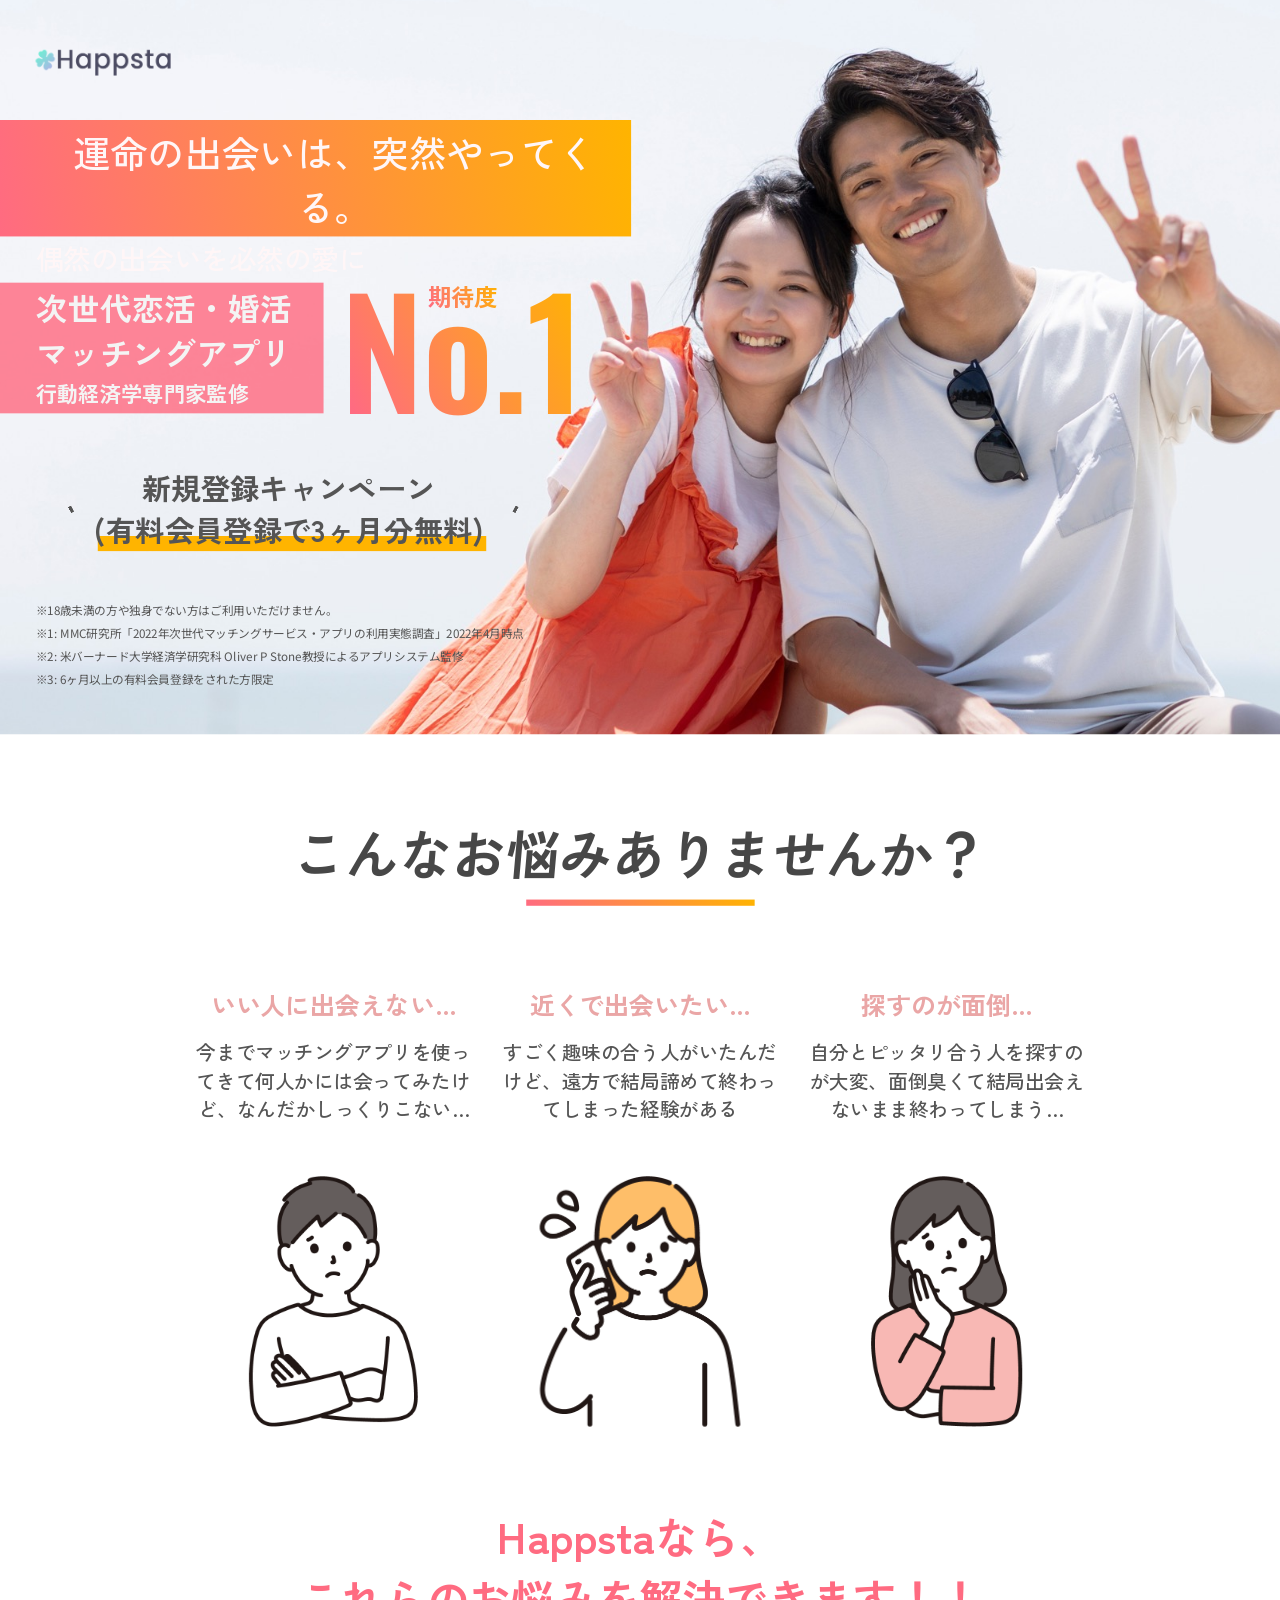
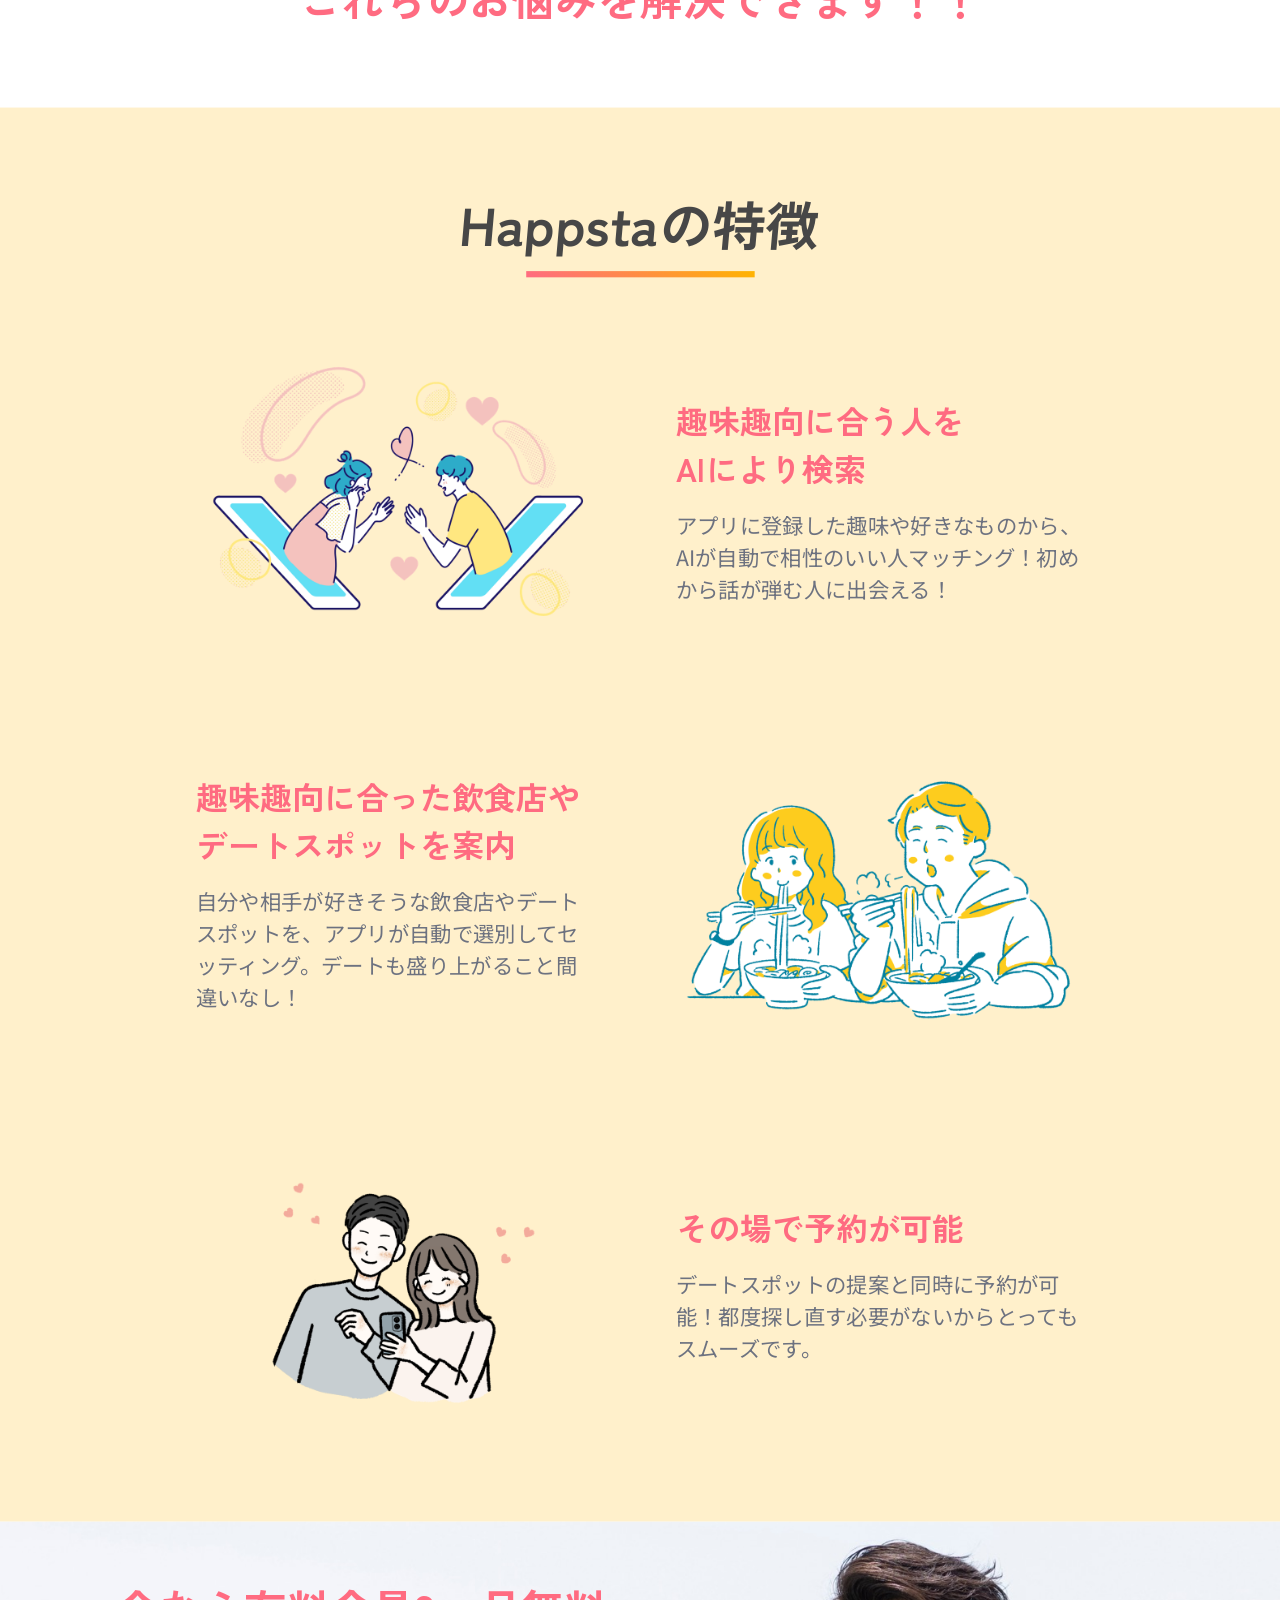
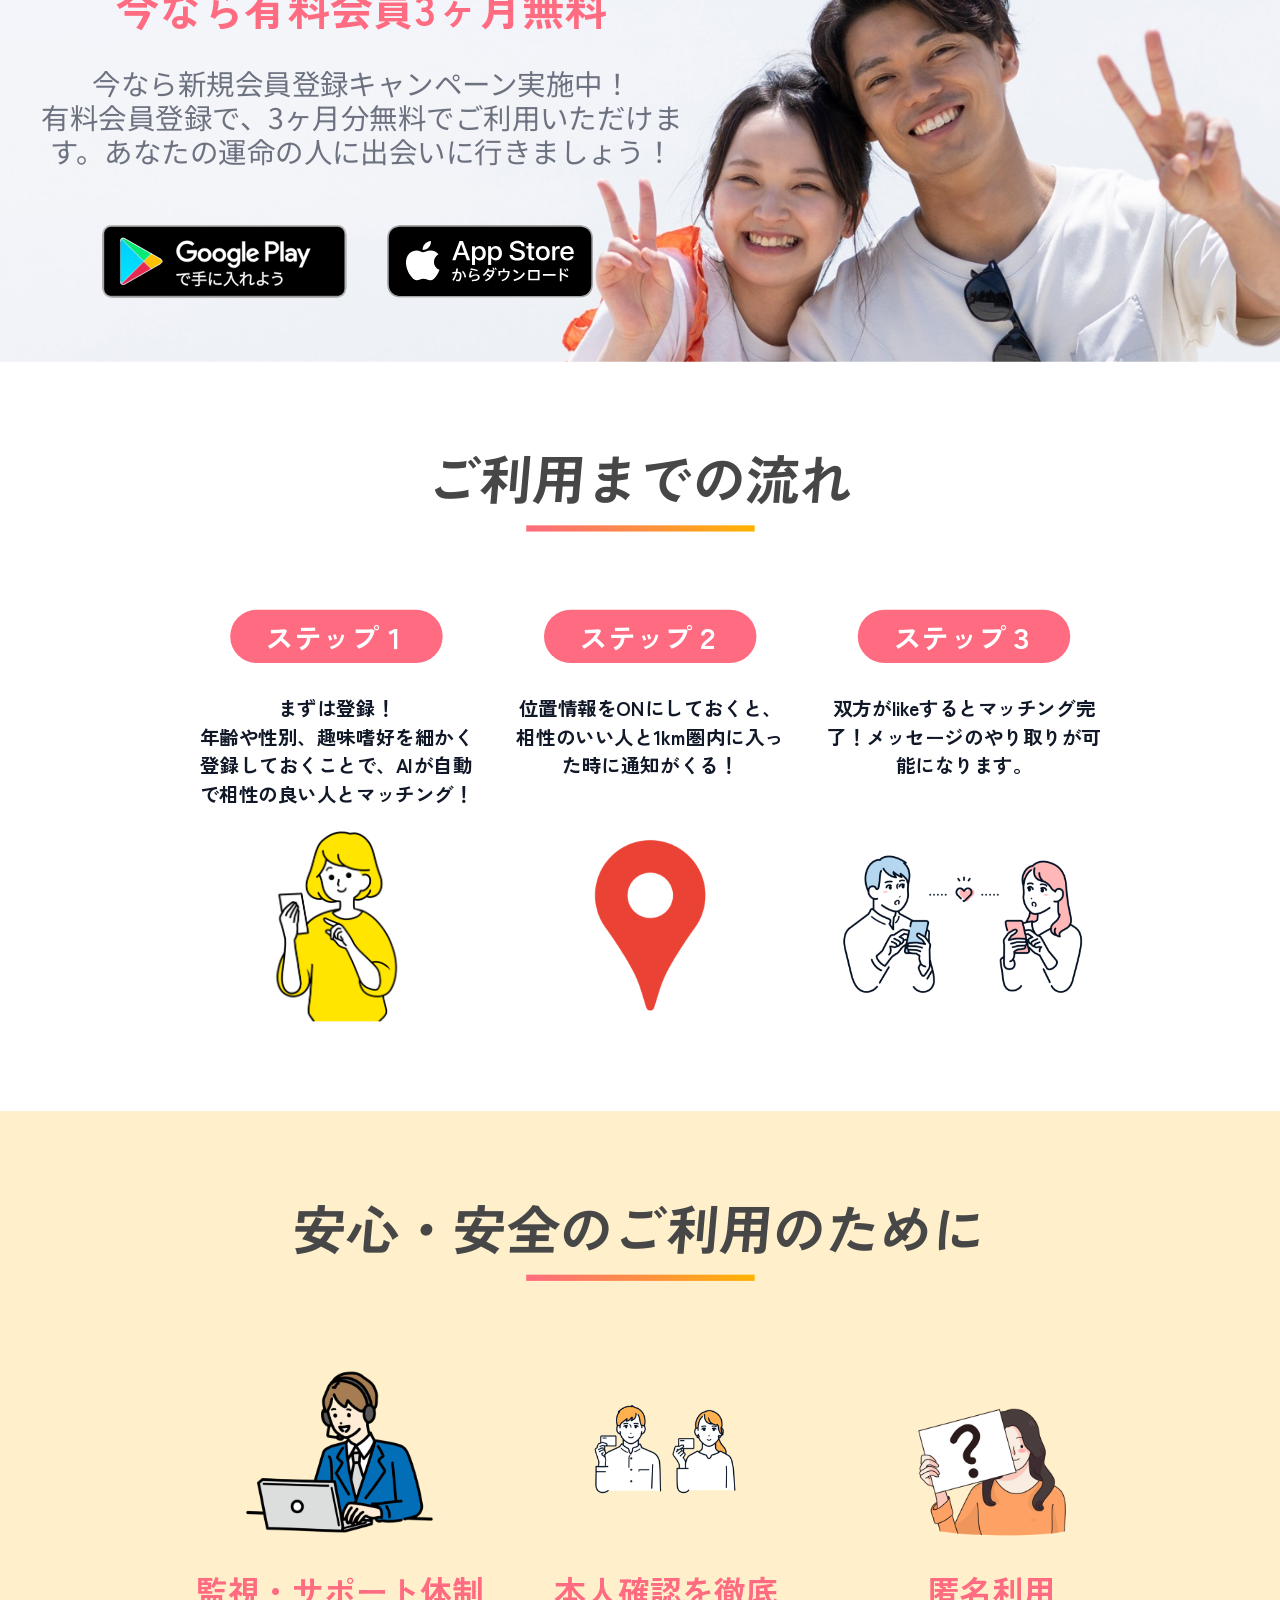
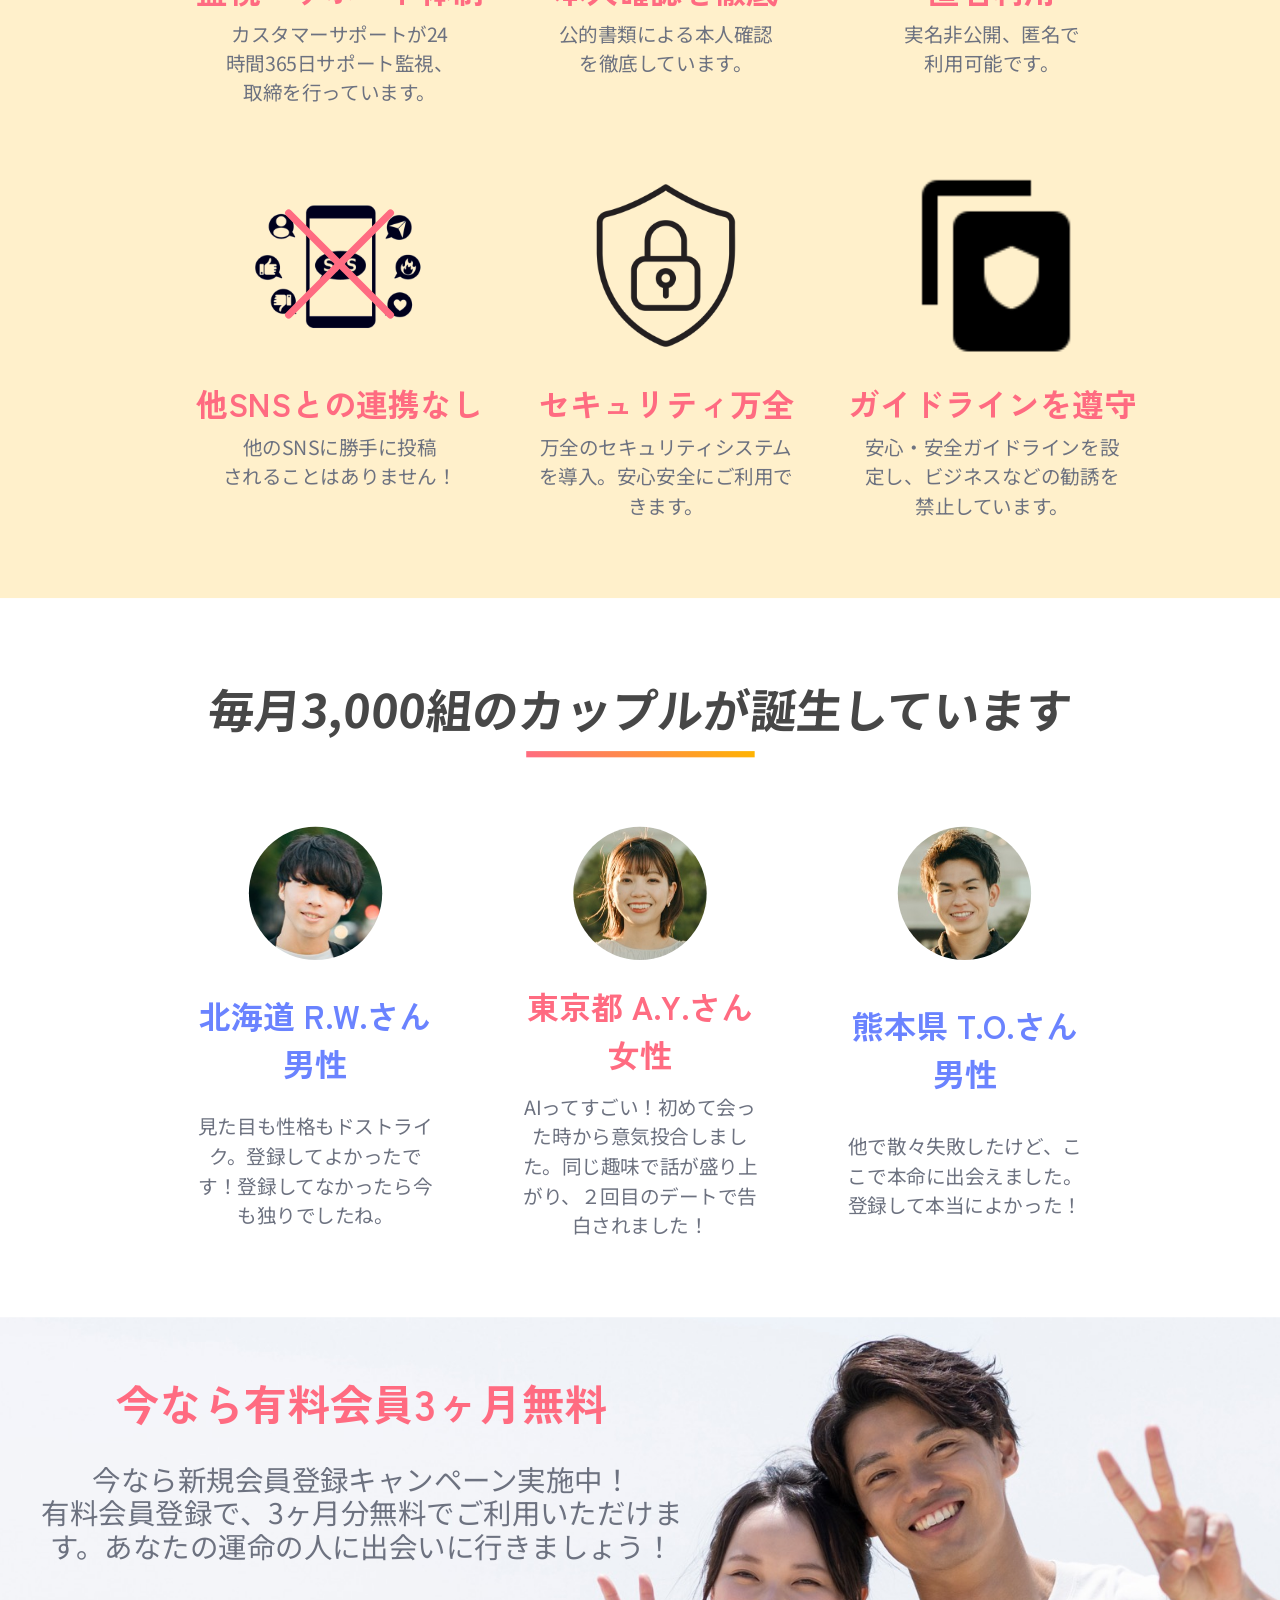
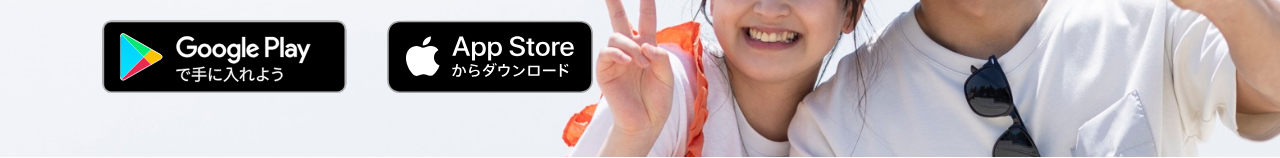
==== pc-preview.html @ af26d936 "Add Notion desktop preview" ====
<!doctype html>
<html lang="ja">
  <head>
    <meta charset="utf-8">
    <meta name="viewport" content="width=device-width, initial-scale=1">
    <title>Happsta | PCプレビュー</title>
    <meta name="description" content="Notion埋め込み用のHappsta PC表示プレビュー。">
    <style>
      html,
      body {
        width: 100%;
        min-height: 100%;
        margin: 0;
        background: #ffffff;
      }

      body {
        overflow: auto;
      }

      .pc-preview {
        position: relative;
        width: 100%;
        min-height: 100vh;
        overflow: hidden;
        background: #ffffff;
      }

      .pc-preview__scaled {
        position: absolute;
        top: 0;
        left: 0;
        width: 1440px;
        transform-origin: 0 0;
      }

      .pc-preview__frame {
        display: block;
        width: 1440px;
        min-height: 900px;
        border: 0;
        background: #ffffff;
      }

      .pc-preview__spacer {
        width: 100%;
      }
    </style>
  </head>
  <body>
    <main class="pc-preview" id="preview">
      <div class="pc-preview__scaled" id="scaled">
        <iframe class="pc-preview__frame" id="frame" src="./index.html?view=pc-preview" title="Happsta PCプレビュー"></iframe>
      </div>
      <div class="pc-preview__spacer" id="spacer" aria-hidden="true"></div>
    </main>
    <script>
      const DESKTOP_WIDTH = 1440;
      const preview = document.getElementById("preview");
      const scaled = document.getElementById("scaled");
      const frame = document.getElementById("frame");
      const spacer = document.getElementById("spacer");

      function getFrameHeight() {
        try {
          const doc = frame.contentDocument;
          return Math.max(
            doc.documentElement.scrollHeight,
            doc.body.scrollHeight,
            900
          );
        } catch {
          return 9000;
        }
      }

      function resizePreview() {
        const availableWidth = preview.clientWidth || window.innerWidth;
        const scale = Math.min(availableWidth / DESKTOP_WIDTH, 1);
        const frameHeight = getFrameHeight();

        scaled.style.transform = `scale(${scale})`;
        frame.style.height = `${frameHeight}px`;
        spacer.style.height = `${Math.ceil(frameHeight * scale)}px`;
      }

      frame.addEventListener("load", () => {
        resizePreview();
        window.setTimeout(resizePreview, 800);
        window.setTimeout(resizePreview, 1800);
      });
      window.addEventListener("resize", resizePreview);
      resizePreview();
    </script>
  </body>
</html>
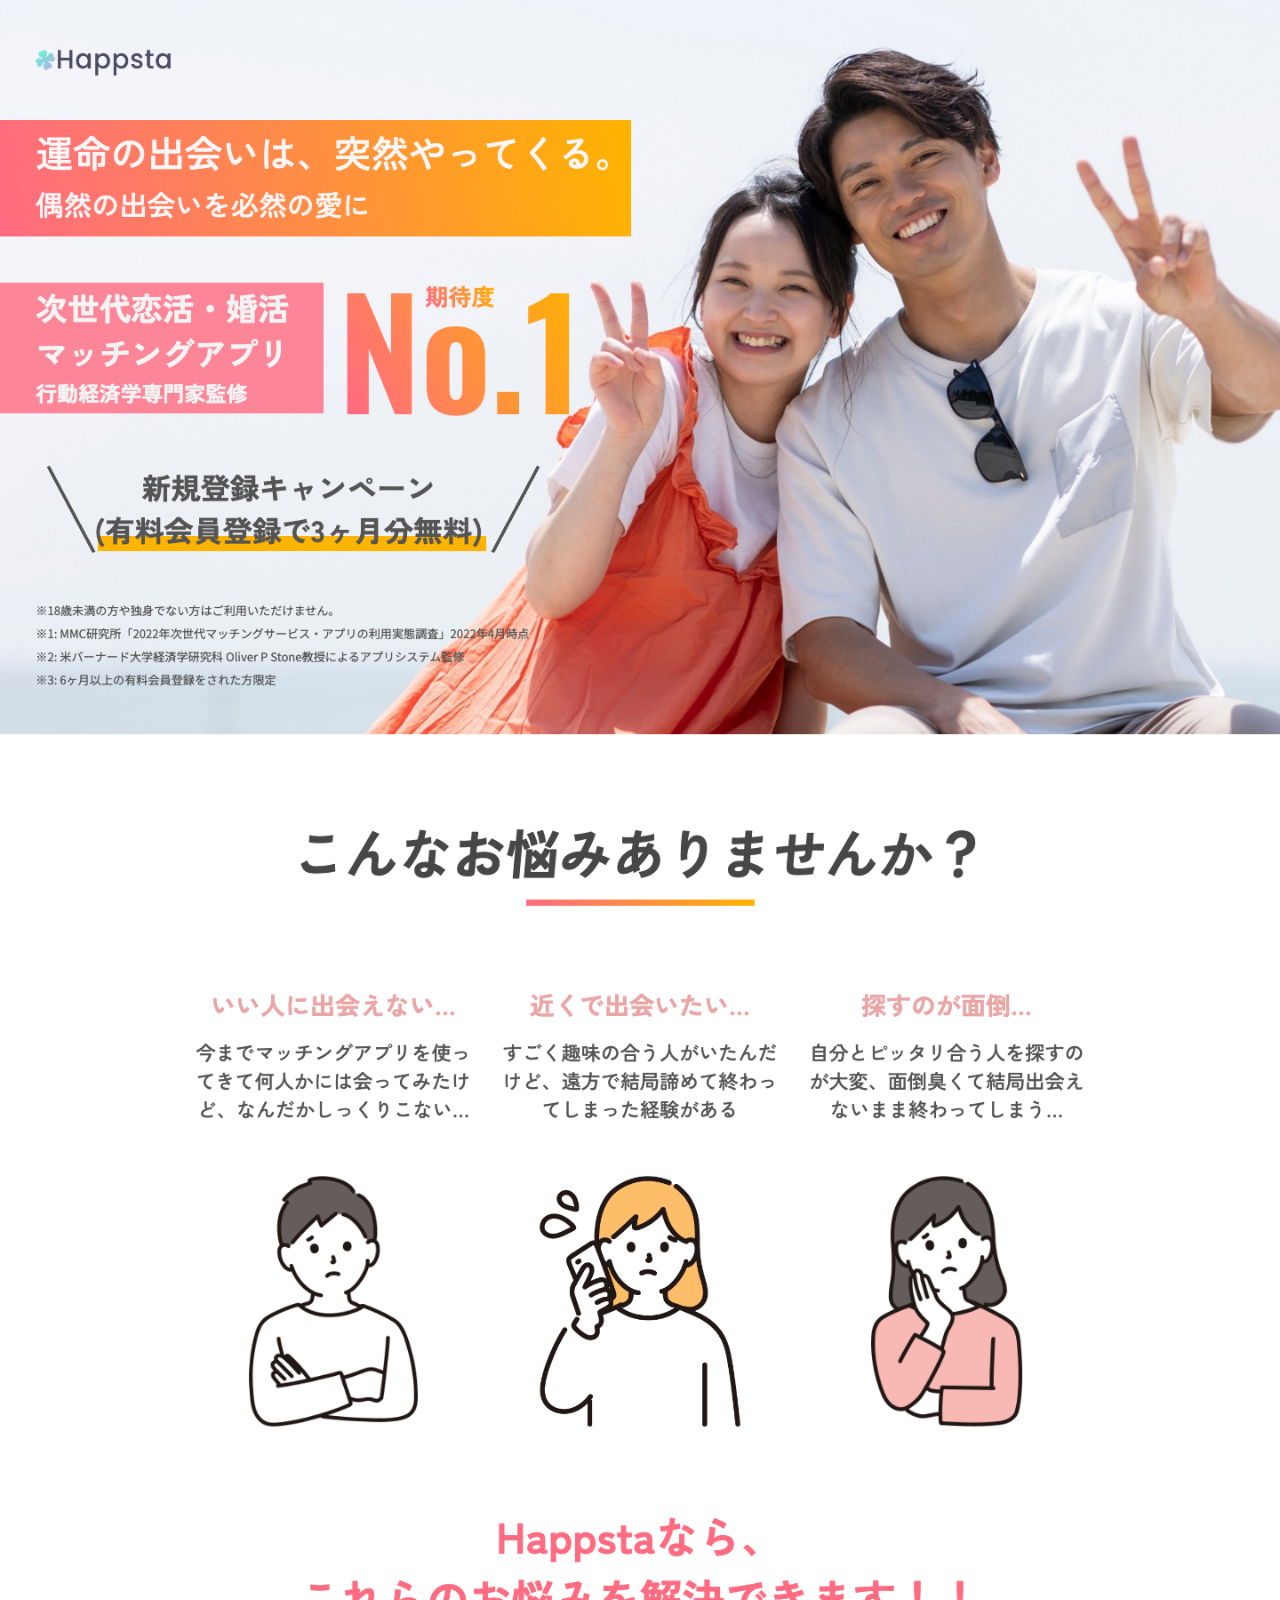
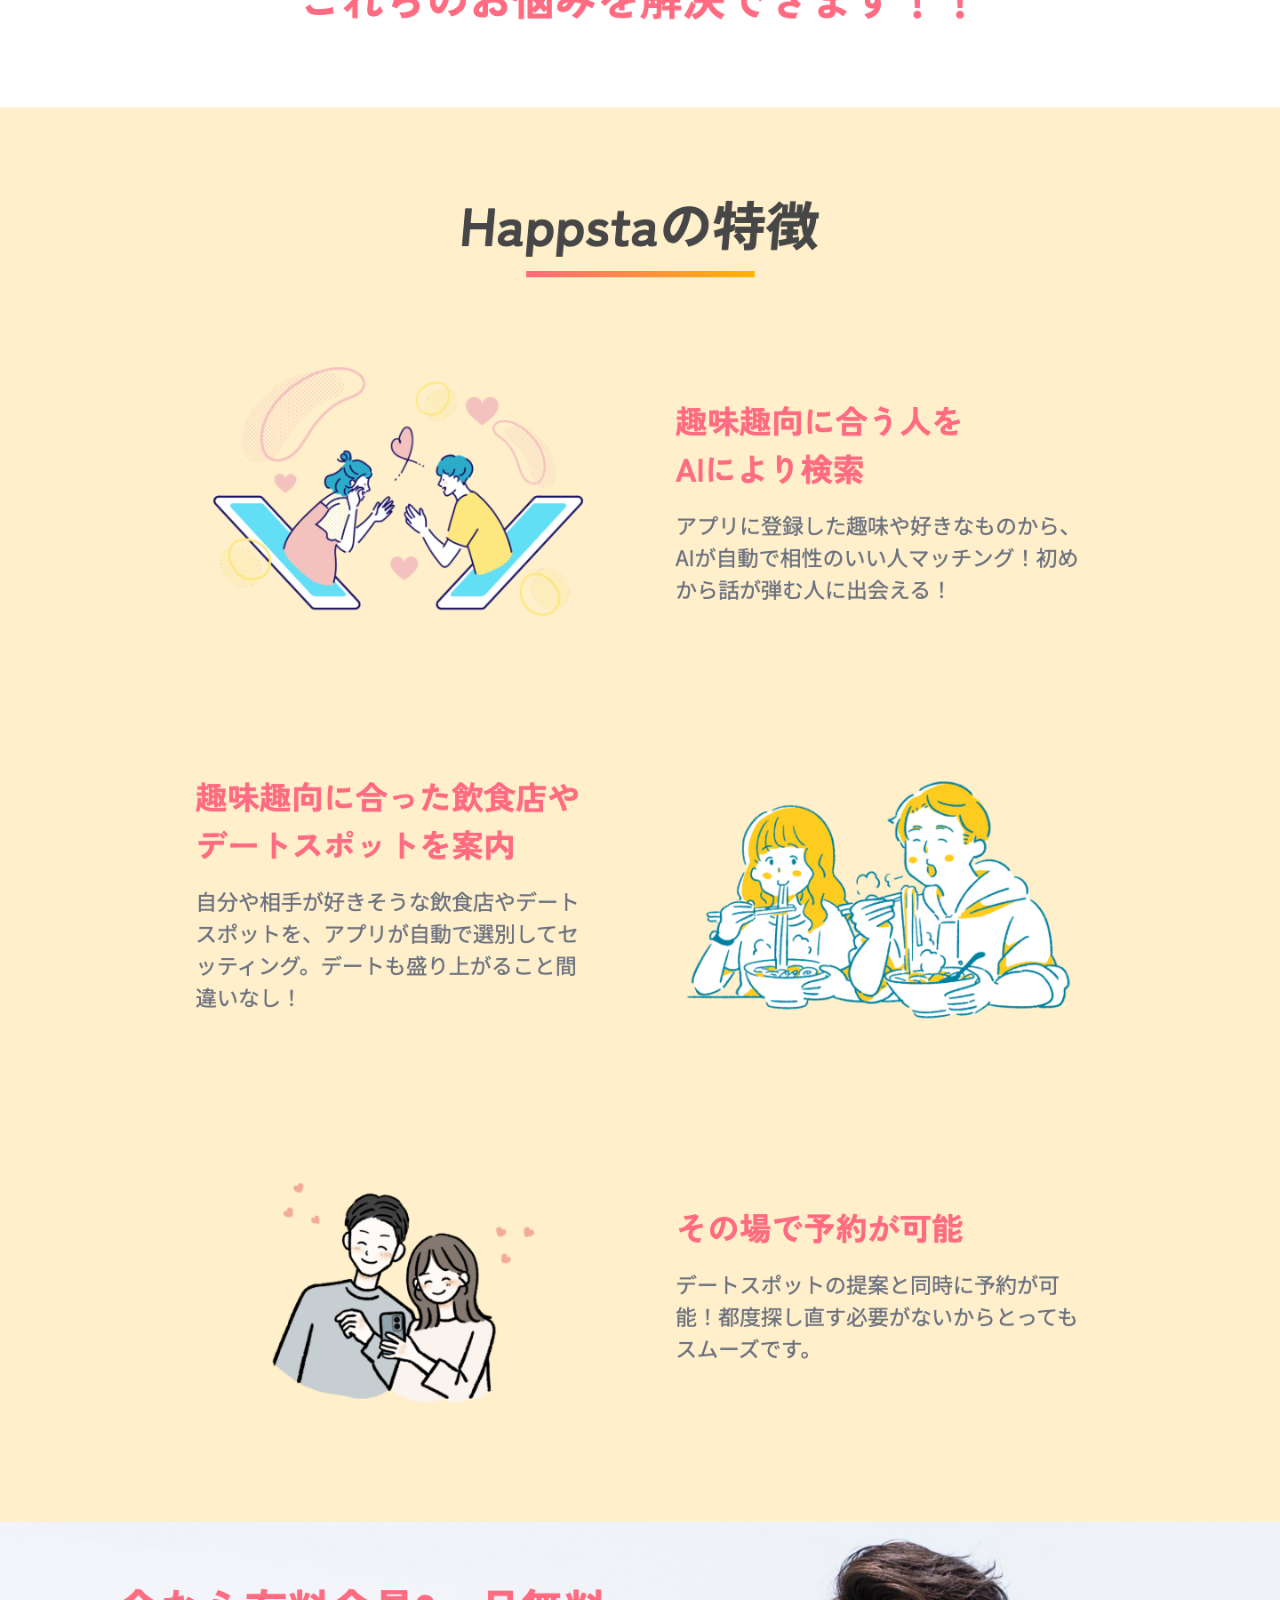
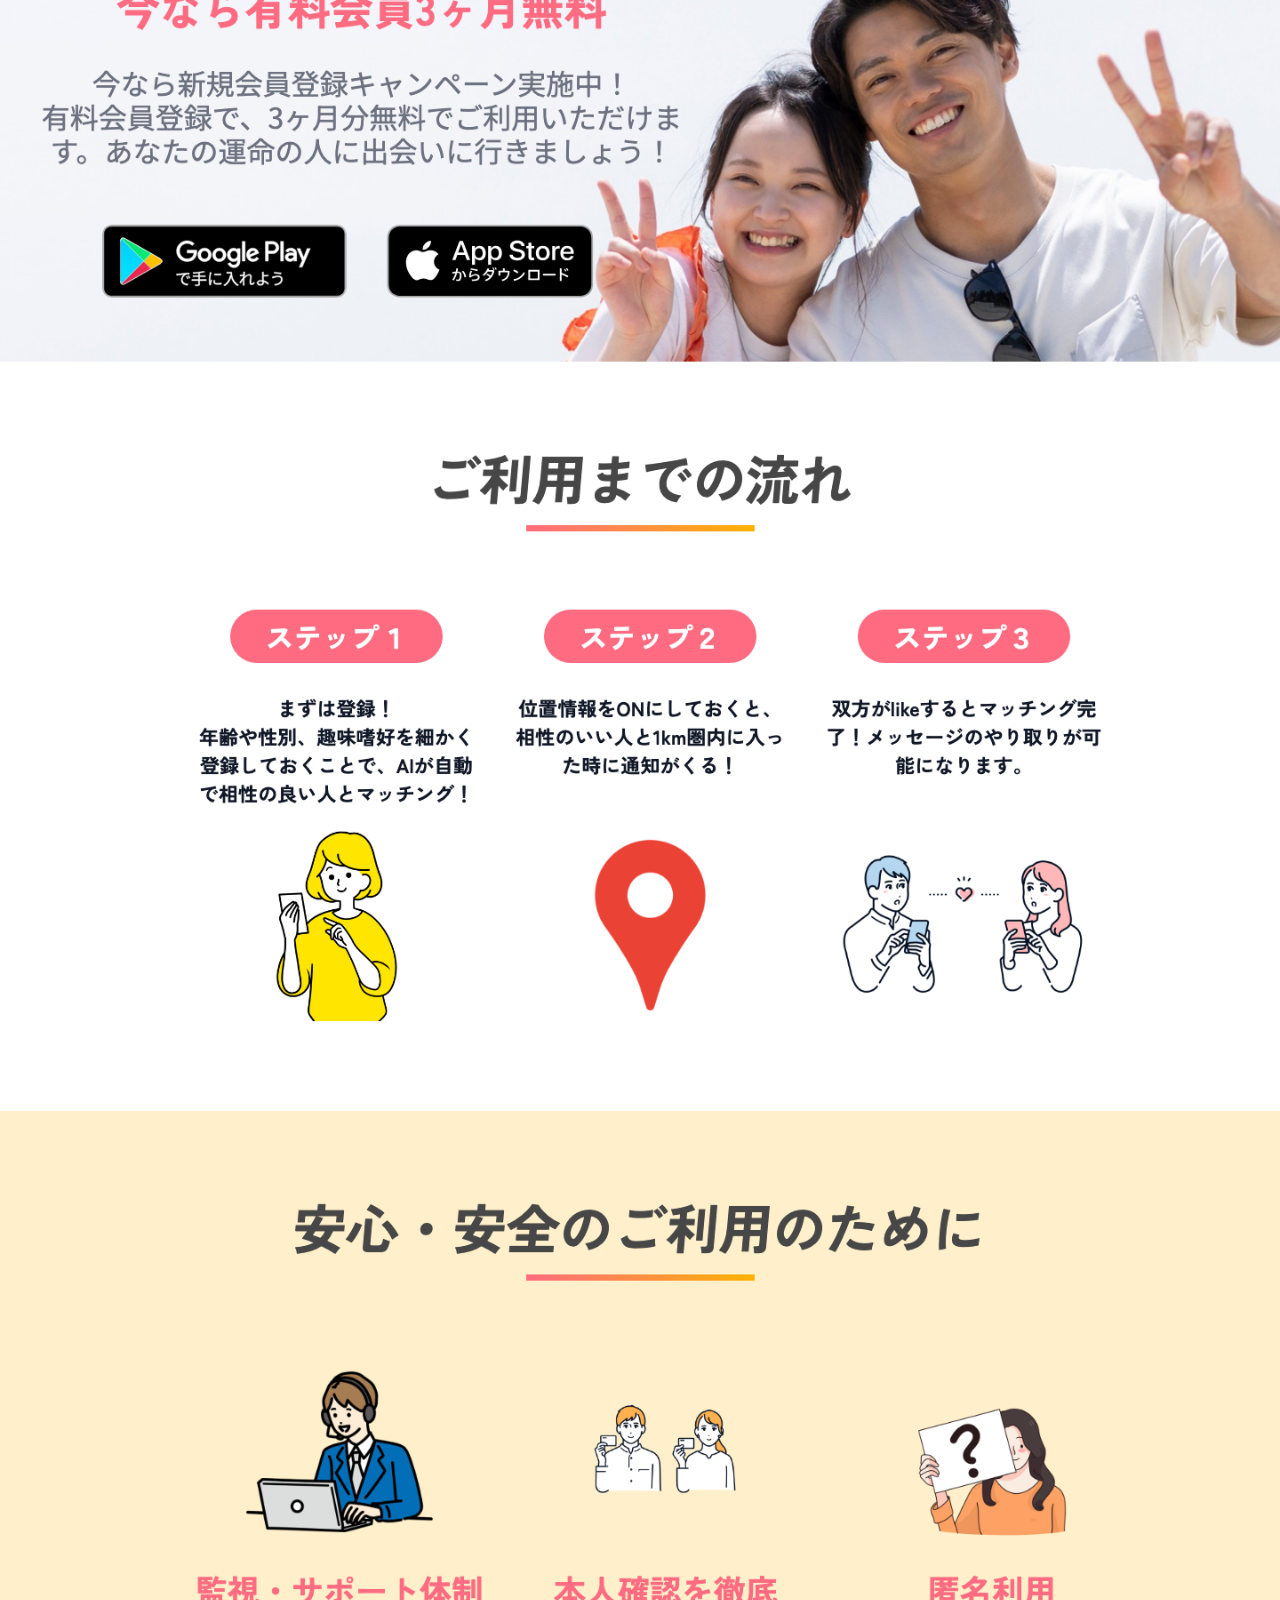
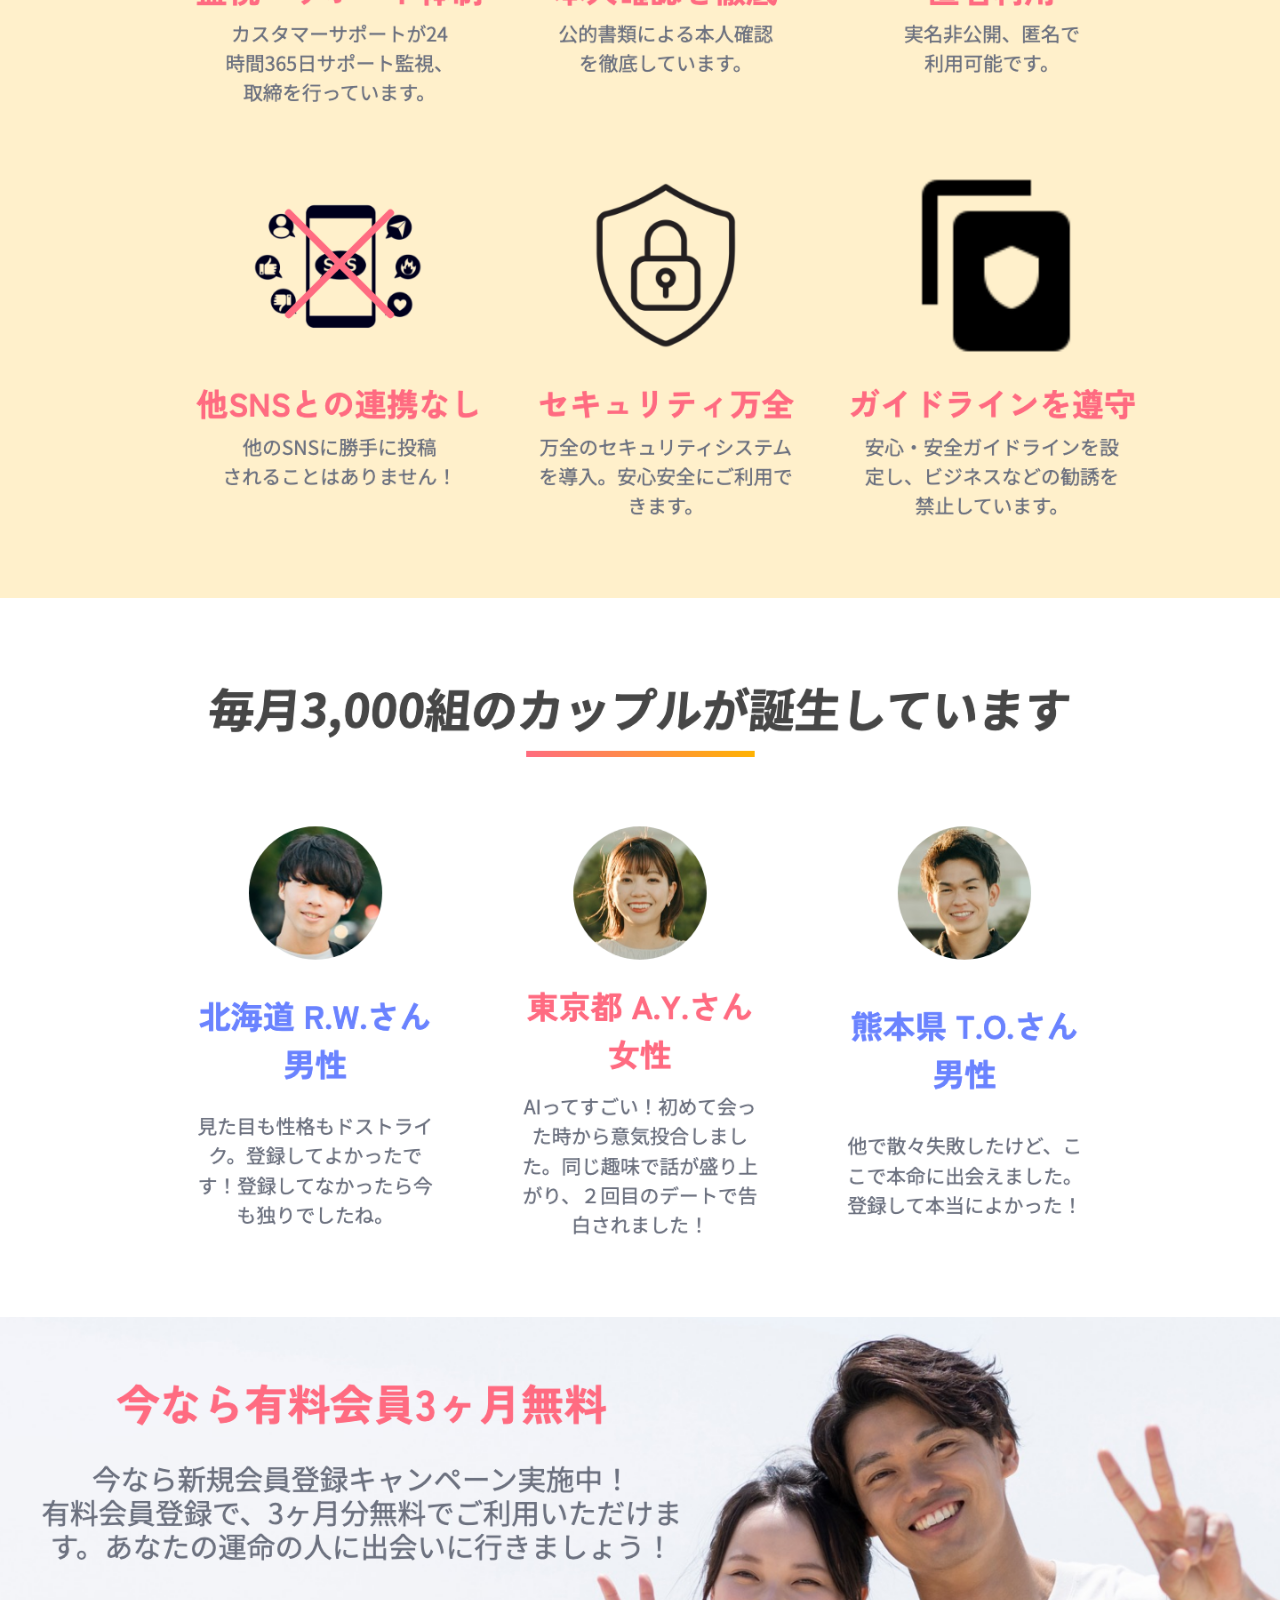
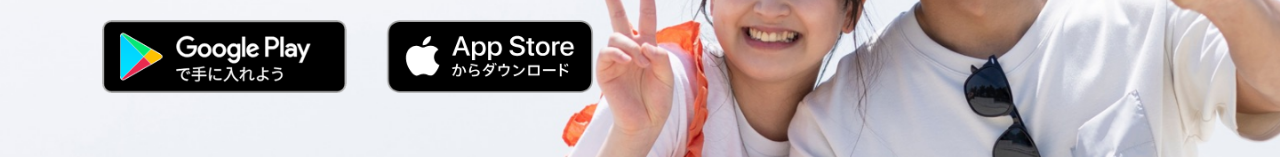
==== commit b078d06e: "Use static full-page Notion preview" ====
--- a/pc-preview.html
+++ b/pc-preview.html
@@ -4,93 +4,38 @@
     <meta charset="utf-8">
     <meta name="viewport" content="width=device-width, initial-scale=1">
     <title>Happsta | PCプレビュー</title>
-    <meta name="description" content="Notion埋め込み用のHappsta PC表示プレビュー。">
+    <meta name="description" content="Notion掲載用のHappsta PC表示フルページ画像。">
+    <meta property="og:type" content="website">
+    <meta property="og:title" content="Happsta | PCプレビュー">
+    <meta property="og:description" content="Notion掲載用のHappsta PC表示フルページ画像。">
+    <meta property="og:image" content="https://acy05.github.io/happsta-lp/assets/images/happsta/pc-preview.png?v=20260611-static">
+    <meta property="og:image:width" content="1440">
+    <meta property="og:image:height" content="900">
     <style>
       html,
       body {
-        width: 100%;
-        min-height: 100%;
         margin: 0;
         background: #ffffff;
       }
 
       body {
-        overflow: auto;
+        min-width: 0;
       }
 
-      .pc-preview {
-        position: relative;
-        width: 100%;
-        min-height: 100vh;
-        overflow: hidden;
-        background: #ffffff;
+      a {
+        display: block;
       }
 
-      .pc-preview__scaled {
-        position: absolute;
-        top: 0;
-        left: 0;
-        width: 1440px;
-        transform-origin: 0 0;
-      }
-
-      .pc-preview__frame {
+      img {
         display: block;
-        width: 1440px;
-        min-height: 900px;
-        border: 0;
-        background: #ffffff;
-      }
-
-      .pc-preview__spacer {
         width: 100%;
+        height: auto;
       }
     </style>
   </head>
   <body>
-    <main class="pc-preview" id="preview">
-      <div class="pc-preview__scaled" id="scaled">
-        <iframe class="pc-preview__frame" id="frame" src="./index.html?view=pc-preview" title="Happsta PCプレビュー"></iframe>
-      </div>
-      <div class="pc-preview__spacer" id="spacer" aria-hidden="true"></div>
-    </main>
-    <script>
-      const DESKTOP_WIDTH = 1440;
-      const preview = document.getElementById("preview");
-      const scaled = document.getElementById("scaled");
-      const frame = document.getElementById("frame");
-      const spacer = document.getElementById("spacer");
-
-      function getFrameHeight() {
-        try {
-          const doc = frame.contentDocument;
-          return Math.max(
-            doc.documentElement.scrollHeight,
-            doc.body.scrollHeight,
-            900
-          );
-        } catch {
-          return 9000;
-        }
-      }
-
-      function resizePreview() {
-        const availableWidth = preview.clientWidth || window.innerWidth;
-        const scale = Math.min(availableWidth / DESKTOP_WIDTH, 1);
-        const frameHeight = getFrameHeight();
-
-        scaled.style.transform = `scale(${scale})`;
-        frame.style.height = `${frameHeight}px`;
-        spacer.style.height = `${Math.ceil(frameHeight * scale)}px`;
-      }
-
-      frame.addEventListener("load", () => {
-        resizePreview();
-        window.setTimeout(resizePreview, 800);
-        window.setTimeout(resizePreview, 1800);
-      });
-      window.addEventListener("resize", resizePreview);
-      resizePreview();
-    </script>
+    <a href="./" aria-label="Happstaの公開ページを開く">
+      <img src="./assets/images/happsta/pc-preview-full.png?v=20260611-static" width="1440" height="7377" alt="Happsta PC版フルページプレビュー">
+    </a>
   </body>
 </html>
